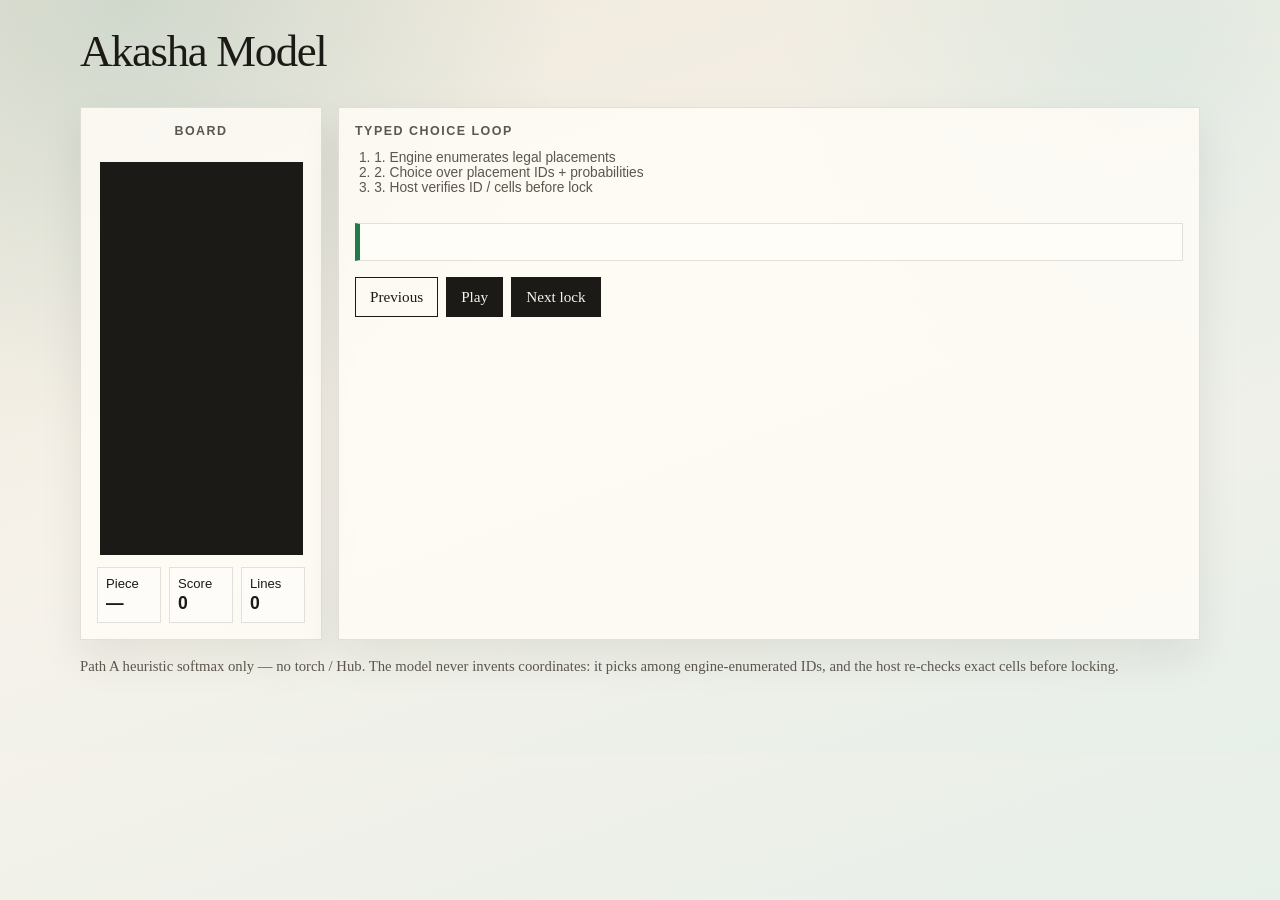
==== examples/tetris/visual.html @ 54e47e01 "Add Path A Tetris Choice demo (enumerate → verify → lock) Ship a paced browser/text example under ex" ====
<!doctype html>
<html lang="en">
<meta charset="utf-8">
<meta name="viewport" content="width=device-width, initial-scale=1">
<title>Akasha Model — Tetris Choice demo</title>
<style>
:root {
  --bg: #f3efe6;
  --ink: #1c1a16;
  --muted: #5c564c;
  --panel: rgba(255, 252, 246, 0.88);
  --line: rgba(28, 26, 22, 0.12);
  --ready: #1f7a4c;
  --ready-fill: #2f9e64;
  --reject: #9b2c2c;
  --accent: #0d6e6e;
  --ghost: rgba(13, 110, 110, 0.35);
  --bar-track: rgba(28, 26, 22, 0.08);
  --shadow: 0 18px 40px rgba(28, 26, 22, 0.08);
  --cell: 18px;
  --I: #2aa8a8;
  --O: #c9a227;
  --T: #7a5cff;
  --S: #2f9e64;
  --Z: #c43a3a;
  --J: #3b6fd8;
  --L: #d97706;
}
* { box-sizing: border-box; }
html, body {
  margin: 0;
  min-height: 100%;
  color: var(--ink);
  background:
    radial-gradient(circle at 10% 0%, rgba(13, 110, 110, 0.14), transparent 32%),
    radial-gradient(circle at 90% 8%, rgba(42, 168, 168, 0.10), transparent 28%),
    linear-gradient(160deg, #efe8da 0%, #f6f2ea 48%, #e7efe9 100%);
  font-family: "Iowan Old Style", "Palatino Linotype", Palatino, Georgia, serif;
  -webkit-font-smoothing: antialiased;
}
body { padding: 28px 18px 64px; }
.shell { width: min(1120px, 100%); margin: 0 auto; }
.brand {
  font-size: clamp(2rem, 4vw, 2.8rem);
  letter-spacing: -0.03em;
  line-height: 1.05;
  margin: 0;
}
.lede {
  margin: 8px 0 0;
  max-width: 46rem;
  color: var(--muted);
  font-size: 1.05rem;
}
.meta {
  display: flex;
  flex-wrap: wrap;
  gap: 8px;
  margin-top: 12px;
}
.chip {
  display: inline-flex;
  align-items: center;
  padding: 6px 10px;
  border: 1px solid var(--line);
  background: var(--panel);
  font-family: "Avenir Next", Avenir, "Helvetica Neue", sans-serif;
  font-size: 0.78rem;
  letter-spacing: 0.02em;
}
.layout {
  display: grid;
  grid-template-columns: auto 1fr;
  gap: 16px;
  margin-top: 20px;
}
@media (max-width: 900px) {
  .layout { grid-template-columns: 1fr; }
}
.panel {
  background: var(--panel);
  border: 1px solid var(--line);
  box-shadow: var(--shadow);
  padding: 16px;
}
.panel h2 {
  margin: 0 0 12px;
  font-size: 0.78rem;
  font-family: "Avenir Next", Avenir, "Helvetica Neue", sans-serif;
  letter-spacing: 0.12em;
  text-transform: uppercase;
  color: var(--muted);
  font-weight: 600;
}
.board-wrap {
  display: flex;
  flex-direction: column;
  align-items: center;
  gap: 12px;
}
.board {
  display: grid;
  grid-template-columns: repeat(10, var(--cell));
  grid-template-rows: repeat(20, var(--cell));
  gap: 1px;
  padding: 6px;
  background: #1c1a16;
  border: 1px solid var(--line);
}
.cell {
  width: var(--cell);
  height: var(--cell);
  background: #2a2722;
  transition: background 220ms ease, box-shadow 220ms ease;
}
.cell.filled { box-shadow: inset 0 0 0 1px rgba(255,255,255,0.12); }
.cell.ghost {
  background: var(--ghost);
  box-shadow: inset 0 0 0 1px rgba(13, 110, 110, 0.55);
}
.cell.I { background: var(--I); }
.cell.O { background: var(--O); }
.cell.T { background: var(--T); }
.cell.S { background: var(--S); }
.cell.Z { background: var(--Z); }
.cell.J { background: var(--J); }
.cell.L { background: var(--L); }
.stats {
  display: grid;
  grid-template-columns: repeat(3, minmax(4rem, 1fr));
  gap: 8px;
  width: 100%;
  font-family: "Avenir Next", Avenir, "Helvetica Neue", sans-serif;
  font-size: 0.82rem;
}
.stats div {
  border: 1px solid var(--line);
  padding: 8px;
  background: rgba(255,255,255,0.5);
}
.stats strong {
  display: block;
  font-size: 1.1rem;
  margin-top: 2px;
}
.loop {
  display: grid;
  gap: 8px;
  margin-bottom: 14px;
  font-family: "Avenir Next", Avenir, "Helvetica Neue", sans-serif;
  font-size: 0.86rem;
}
.loop ol {
  margin: 0;
  padding-left: 1.2rem;
  color: var(--muted);
}
.loop li[data-active="true"] {
  color: var(--ink);
  font-weight: 600;
}
.bars { display: grid; gap: 8px; max-height: 280px; overflow: auto; }
.bar-row {
  display: grid;
  grid-template-columns: minmax(3.2rem, 4rem) 1fr 3.2rem;
  gap: 8px;
  align-items: center;
  font-family: "Avenir Next", Avenir, "Helvetica Neue", sans-serif;
  font-size: 0.86rem;
}
.track {
  height: 12px;
  background: var(--bar-track);
  overflow: hidden;
}
.fill {
  height: 100%;
  width: 0;
  background: var(--accent);
  transition: width 420ms cubic-bezier(.2,.8,.2,1);
}
.bar-row.selected .fill { background: var(--ready-fill); }
.pct {
  text-align: right;
  font-variant-numeric: tabular-nums;
  color: var(--muted);
}
.verdict {
  margin-top: 14px;
  padding: 14px;
  border: 1px solid var(--line);
  background: #fffdf8;
}
.verdict[data-status="locked"] { border-left: 5px solid var(--ready); }
.verdict[data-status="rejected"],
.verdict[data-status="blocked"] { border-left: 5px solid var(--reject); }
.status {
  margin: 0 0 6px;
  font-family: "Avenir Next", Avenir, "Helvetica Neue", sans-serif;
  font-size: 0.78rem;
  letter-spacing: 0.16em;
  text-transform: uppercase;
}
.verdict[data-status="locked"] .status { color: var(--ready); }
.verdict[data-status="rejected"] .status,
.verdict[data-status="blocked"] .status { color: var(--reject); }
.reason { margin: 0 0 8px; font-size: 1.1rem; line-height: 1.35; }
.kv {
  display: grid;
  gap: 6px;
  font-family: "Avenir Next", Avenir, "Helvetica Neue", sans-serif;
  font-size: 0.86rem;
}
.kv div {
  display: grid;
  grid-template-columns: 7rem 1fr;
  gap: 8px;
  padding-top: 6px;
  border-top: 1px solid var(--line);
}
.mono {
  font-family: "IBM Plex Mono", "SFMono-Regular", Consolas, monospace;
  font-size: 0.84rem;
}
.controls {
  display: flex;
  flex-wrap: wrap;
  gap: 8px;
  margin-top: 16px;
}
.controls button {
  appearance: none;
  border: 1px solid var(--ink);
  background: var(--ink);
  color: #f7f3ea;
  padding: 10px 14px;
  cursor: pointer;
  font: inherit;
  font-size: 0.95rem;
}
.controls button.secondary {
  background: transparent;
  color: var(--ink);
}
.footnote {
  margin-top: 18px;
  color: var(--muted);
  font-size: 0.92rem;
}
</style>
<body>
  <div class="shell">
    <header>
      <p class="brand" id="title">Akasha Model</p>
      <p class="lede" id="note"></p>
      <div class="meta" id="meta"></div>
    </header>
    <div class="layout">
      <section class="panel board-wrap" aria-labelledby="board-heading">
        <h2 id="board-heading">Board</h2>
        <div class="board" id="board" aria-label="Tetris board"></div>
        <div class="stats">
          <div>Piece<strong id="stat-piece">—</strong></div>
          <div>Score<strong id="stat-score">0</strong></div>
          <div>Lines<strong id="stat-lines">0</strong></div>
        </div>
      </section>
      <section class="panel" aria-labelledby="decision-heading">
        <h2 id="decision-heading">Typed Choice loop</h2>
        <div class="loop">
          <ol>
            <li data-phase="enumerate">1. Engine enumerates legal placements</li>
            <li data-phase="choice">2. Choice over placement IDs + probabilities</li>
            <li data-phase="verify">3. Host verifies ID / cells before lock</li>
          </ol>
        </div>
        <div class="bars" id="bars" aria-label="Placement probabilities"></div>
        <div class="verdict" id="verdict" data-status="locked">
          <p class="status" id="verdict-status"></p>
          <p class="reason" id="verdict-reason"></p>
          <div class="kv" id="verdict-kv"></div>
        </div>
        <div class="controls">
          <button type="button" id="prev" class="secondary">Previous</button>
          <button type="button" id="play">Play</button>
          <button type="button" id="next">Next lock</button>
        </div>
      </section>
    </div>
    <p class="footnote">
      Path A heuristic softmax only — no torch / Hub. The model never invents
      coordinates: it picks among engine-enumerated IDs, and the host re-checks
      exact cells before locking.
    </p>
  </div>
<script>
const DATA = /* DATA */;
const boardEl = document.getElementById("board");
const barsEl = document.getElementById("bars");
const verdict = document.getElementById("verdict");
const phaseItems = [...document.querySelectorAll(".loop li")];
let index = 0;
let timer = null;

function chip(text) {
  const el = document.createElement("span");
  el.className = "chip";
  el.textContent = text;
  return el;
}

function initMeta() {
  document.getElementById("title").textContent = DATA.title || "Akasha Model";
  document.getElementById("note").textContent = DATA.note || "";
  const meta = document.getElementById("meta");
  meta.replaceChildren(
    chip(`path ${DATA.path}`),
    chip(DATA.scorer || "heuristic"),
    chip(`${DATA.steps.length} locks`),
    chip(`seed ${DATA.seed}`),
    chip(`score ${DATA.final_score}`),
  );
  boardEl.replaceChildren();
  for (let i = 0; i < 200; i++) {
    const cell = document.createElement("div");
    cell.className = "cell";
    boardEl.appendChild(cell);
  }
}

function paintBoard(rows, ghostCells) {
  const cells = boardEl.children;
  const ghost = new Set((ghostCells || []).map(([c, r]) => `${c},${r}`));
  for (let r = 0; r < 20; r++) {
    const row = rows[r] || ".".repeat(10);
    for (let c = 0; c < 10; c++) {
      const el = cells[r * 10 + c];
      const ch = row[c] || ".";
      el.className = "cell";
      if (ch !== ".") {
        el.classList.add("filled", ch);
      } else if (ghost.has(`${c},${r}`)) {
        el.classList.add("ghost");
      }
    }
  }
}

function setPhase(name) {
  for (const item of phaseItems) {
    item.dataset.active = item.dataset.phase === name ? "true" : "false";
  }
}

function render(i) {
  const step = DATA.steps[i];
  if (!step) return;
  index = i;
  const host = step.host || {};
  const choice = step.choice || {};
  const selected = choice.selected;
  const placement = (host.placement) ||
    (step.candidates || []).find((c) => c.id === selected);
  const ghost = placement ? placement.occupied_cells : [];
  paintBoard(step.board_before, ghost);
  document.getElementById("stat-piece").textContent = step.piece;
  document.getElementById("stat-score").textContent = String(step.score);
  document.getElementById("stat-lines").textContent = String(step.lines_total);

  const probs = choice.probabilities || {};
  barsEl.replaceChildren();
  const entries = Object.entries(probs);
  if (!entries.length) {
    const empty = document.createElement("p");
    empty.className = "reason";
    empty.textContent = "No Choice — fewer than two legal placements.";
    barsEl.appendChild(empty);
    setPhase("enumerate");
  } else {
    setPhase("choice");
    for (const [name, value] of entries) {
      const row = document.createElement("div");
      row.className = "bar-row" + (name === selected ? " selected" : "");
      const label = document.createElement("code");
      label.className = "mono";
      label.textContent = name;
      const track = document.createElement("div");
      track.className = "track";
      const fill = document.createElement("div");
      fill.className = "fill";
      track.appendChild(fill);
      const pct = document.createElement("span");
      pct.className = "pct";
      pct.textContent = `${Math.round(value * 1000) / 10}%`;
      row.append(label, track, pct);
      barsEl.appendChild(row);
      requestAnimationFrame(() => {
        fill.style.width = `${Math.max(2, value * 100)}%`;
      });
    }
  }

  const status = host.status || "locked";
  verdict.dataset.status = status;
  document.getElementById("verdict-status").textContent = status;
  document.getElementById("verdict-reason").textContent = host.reason || "";
  const kv = document.getElementById("verdict-kv");
  kv.replaceChildren();
  const rows = [
    ["step", `${i + 1} / ${DATA.steps.length}`],
    ["candidates", String((step.candidates || []).length)],
    ["selected", selected || "—"],
    ["confidence", choice.confidence != null ? choice.confidence.toFixed(3) : "—"],
    ["verified", host.verified ? "yes" : "no"],
  ];
  if (placement) {
    rows.push(
      ["rotation", placement.rotation],
      ["column", String(placement.column)],
      ["landing row", String(placement.landing_row)],
      ["cells", JSON.stringify(placement.occupied_cells)],
    );
  }
  if (host.lines_cleared != null) {
    rows.push(["lines cleared", String(host.lines_cleared)]);
  }
  for (const [k, v] of rows) {
    const div = document.createElement("div");
    const key = document.createElement("span");
    key.textContent = k;
    const val = document.createElement("code");
    val.className = "mono";
    val.textContent = v;
    div.append(key, val);
    kv.appendChild(div);
  }
  if (host.verified) setPhase("verify");
  // After a short beat, show the locked board.
  if (host.verified && step.board_after) {
    window.setTimeout(() => {
      if (index === i) paintBoard(step.board_after, []);
    }, 520);
  }
}

function stopPlay() {
  if (timer) {
    clearInterval(timer);
    timer = null;
  }
  document.getElementById("play").textContent = "Play";
}

function togglePlay() {
  if (timer) {
    stopPlay();
    return;
  }
  document.getElementById("play").textContent = "Pause";
  timer = setInterval(() => {
    if (index >= DATA.steps.length - 1) {
      stopPlay();
      return;
    }
    render(index + 1);
  }, 1400);
}

initMeta();
render(0);
document.getElementById("prev").onclick = () => {
  stopPlay();
  render(Math.max(0, index - 1));
};
document.getElementById("next").onclick = () => {
  stopPlay();
  render(Math.min(DATA.steps.length - 1, index + 1));
};
document.getElementById("play").onclick = togglePlay;
</script>
</body>
</html>
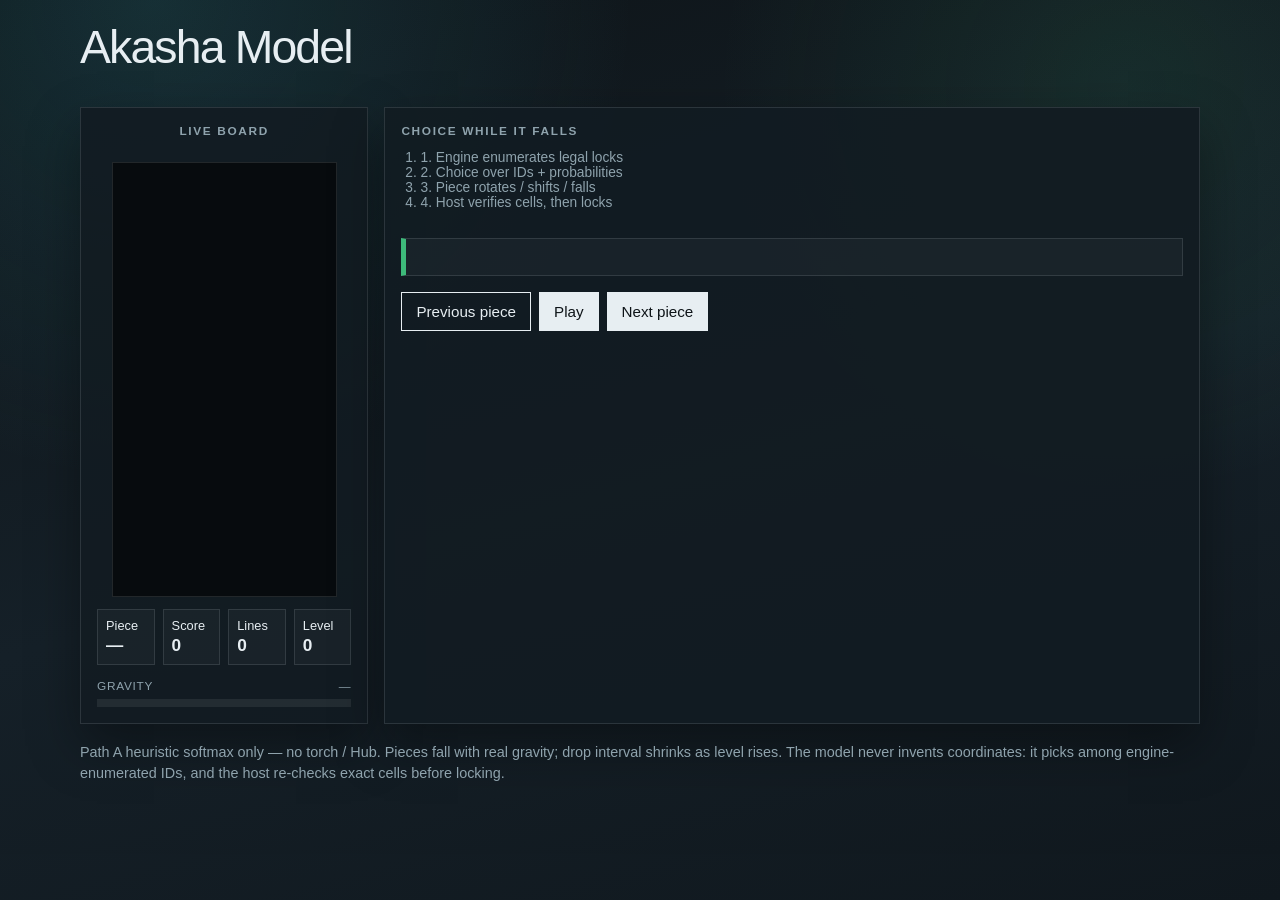
==== commit 1a241524: "Upgrade Tetris demo to realtime falling pieces Replace the static placement-step UI with visible gra" ====
--- a/examples/tetris/visual.html
+++ b/examples/tetris/visual.html
@@ -2,29 +2,30 @@
 <html lang="en">
 <meta charset="utf-8">
 <meta name="viewport" content="width=device-width, initial-scale=1">
-<title>Akasha Model — Tetris Choice demo</title>
+<title>Akasha Model — Tetris</title>
 <style>
 :root {
-  --bg: #f3efe6;
-  --ink: #1c1a16;
-  --muted: #5c564c;
-  --panel: rgba(255, 252, 246, 0.88);
-  --line: rgba(28, 26, 22, 0.12);
-  --ready: #1f7a4c;
-  --ready-fill: #2f9e64;
-  --reject: #9b2c2c;
-  --accent: #0d6e6e;
-  --ghost: rgba(13, 110, 110, 0.35);
-  --bar-track: rgba(28, 26, 22, 0.08);
-  --shadow: 0 18px 40px rgba(28, 26, 22, 0.08);
-  --cell: 18px;
-  --I: #2aa8a8;
-  --O: #c9a227;
-  --T: #7a5cff;
-  --S: #2f9e64;
-  --Z: #c43a3a;
-  --J: #3b6fd8;
-  --L: #d97706;
+  --bg0: #0e1418;
+  --bg1: #152028;
+  --ink: #e7eef2;
+  --muted: #8fa3ad;
+  --panel: rgba(18, 28, 34, 0.92);
+  --line: rgba(231, 238, 242, 0.12);
+  --ready: #3dba7a;
+  --ready-fill: #45c985;
+  --reject: #e35d5d;
+  --accent: #3cb8c7;
+  --ghost: rgba(60, 184, 199, 0.28);
+  --bar-track: rgba(231, 238, 242, 0.08);
+  --shadow: 0 22px 48px rgba(0, 0, 0, 0.35);
+  --cell: 20px;
+  --I: #3cb8c7;
+  --O: #e0b84a;
+  --T: #9a7bff;
+  --S: #45c985;
+  --Z: #e35d5d;
+  --J: #4d7fe8;
+  --L: #e8913a;
 }
 * { box-sizing: border-box; }
 html, body {
@@ -32,47 +33,50 @@
   min-height: 100%;
   color: var(--ink);
   background:
-    radial-gradient(circle at 10% 0%, rgba(13, 110, 110, 0.14), transparent 32%),
-    radial-gradient(circle at 90% 8%, rgba(42, 168, 168, 0.10), transparent 28%),
-    linear-gradient(160deg, #efe8da 0%, #f6f2ea 48%, #e7efe9 100%);
-  font-family: "Iowan Old Style", "Palatino Linotype", Palatino, Georgia, serif;
+    radial-gradient(circle at 12% 0%, rgba(60, 184, 199, 0.16), transparent 34%),
+    radial-gradient(circle at 88% 10%, rgba(69, 201, 133, 0.10), transparent 30%),
+    linear-gradient(165deg, var(--bg0) 0%, var(--bg1) 55%, #10181e 100%);
+  font-family: "Avenir Next", Avenir, "Segoe UI", "Helvetica Neue", sans-serif;
   -webkit-font-smoothing: antialiased;
 }
-body { padding: 28px 18px 64px; }
+body { padding: 24px 16px 56px; }
 .shell { width: min(1120px, 100%); margin: 0 auto; }
 .brand {
-  font-size: clamp(2rem, 4vw, 2.8rem);
-  letter-spacing: -0.03em;
-  line-height: 1.05;
+  font-family: "Futura", "Avenir Next", Avenir, sans-serif;
+  font-size: clamp(2rem, 4.2vw, 2.9rem);
+  letter-spacing: -0.04em;
+  line-height: 1.02;
   margin: 0;
 }
 .lede {
-  margin: 8px 0 0;
+  margin: 10px 0 0;
   max-width: 46rem;
   color: var(--muted);
-  font-size: 1.05rem;
+  font-size: 1.02rem;
+  line-height: 1.45;
 }
 .meta {
   display: flex;
   flex-wrap: wrap;
   gap: 8px;
-  margin-top: 12px;
+  margin-top: 14px;
 }
 .chip {
   display: inline-flex;
   align-items: center;
   padding: 6px 10px;
   border: 1px solid var(--line);
-  background: var(--panel);
-  font-family: "Avenir Next", Avenir, "Helvetica Neue", sans-serif;
-  font-size: 0.78rem;
-  letter-spacing: 0.02em;
+  background: rgba(255,255,255,0.03);
+  font-size: 0.76rem;
+  letter-spacing: 0.04em;
+  text-transform: uppercase;
+  color: var(--muted);
 }
 .layout {
   display: grid;
-  grid-template-columns: auto 1fr;
+  grid-template-columns: auto minmax(0, 1fr);
   gap: 16px;
-  margin-top: 20px;
+  margin-top: 22px;
 }
 @media (max-width: 900px) {
   .layout { grid-template-columns: 1fr; }
@@ -85,9 +89,8 @@
 }
 .panel h2 {
   margin: 0 0 12px;
-  font-size: 0.78rem;
-  font-family: "Avenir Next", Avenir, "Helvetica Neue", sans-serif;
-  letter-spacing: 0.12em;
+  font-size: 0.74rem;
+  letter-spacing: 0.14em;
   text-transform: uppercase;
   color: var(--muted);
   font-weight: 600;
@@ -103,20 +106,24 @@
   grid-template-columns: repeat(10, var(--cell));
   grid-template-rows: repeat(20, var(--cell));
   gap: 1px;
-  padding: 6px;
-  background: #1c1a16;
+  padding: 7px;
+  background: #070b0e;
   border: 1px solid var(--line);
 }
 .cell {
   width: var(--cell);
   height: var(--cell);
-  background: #2a2722;
-  transition: background 220ms ease, box-shadow 220ms ease;
-}
-.cell.filled { box-shadow: inset 0 0 0 1px rgba(255,255,255,0.12); }
+  background: #12181d;
+  transition: background 90ms linear, box-shadow 90ms linear, transform 90ms linear;
+}
+.cell.filled { box-shadow: inset 0 0 0 1px rgba(255,255,255,0.14); }
+.cell.active {
+  box-shadow: inset 0 0 0 1px rgba(255,255,255,0.28);
+  transform: scale(0.96);
+}
 .cell.ghost {
   background: var(--ghost);
-  box-shadow: inset 0 0 0 1px rgba(13, 110, 110, 0.55);
+  box-shadow: inset 0 0 0 1px rgba(60, 184, 199, 0.45);
 }
 .cell.I { background: var(--I); }
 .cell.O { background: var(--O); }
@@ -127,45 +134,67 @@
 .cell.L { background: var(--L); }
 .stats {
   display: grid;
-  grid-template-columns: repeat(3, minmax(4rem, 1fr));
+  grid-template-columns: repeat(4, minmax(3.6rem, 1fr));
   gap: 8px;
   width: 100%;
-  font-family: "Avenir Next", Avenir, "Helvetica Neue", sans-serif;
-  font-size: 0.82rem;
+  font-size: 0.8rem;
 }
 .stats div {
   border: 1px solid var(--line);
   padding: 8px;
-  background: rgba(255,255,255,0.5);
+  background: rgba(255,255,255,0.03);
 }
 .stats strong {
   display: block;
-  font-size: 1.1rem;
+  font-size: 1.08rem;
   margin-top: 2px;
+  font-variant-numeric: tabular-nums;
+}
+.tempo {
+  width: 100%;
+  margin-top: 2px;
+}
+.tempo-label {
+  display: flex;
+  justify-content: space-between;
+  font-size: 0.74rem;
+  color: var(--muted);
+  margin-bottom: 6px;
+  letter-spacing: 0.06em;
+  text-transform: uppercase;
+}
+.tempo-track {
+  height: 8px;
+  background: var(--bar-track);
+  overflow: hidden;
+}
+.tempo-fill {
+  height: 100%;
+  width: 0;
+  background: linear-gradient(90deg, var(--accent), var(--ready-fill));
+  transition: width 220ms ease;
 }
 .loop {
   display: grid;
   gap: 8px;
   margin-bottom: 14px;
-  font-family: "Avenir Next", Avenir, "Helvetica Neue", sans-serif;
   font-size: 0.86rem;
+  color: var(--muted);
 }
 .loop ol {
   margin: 0;
   padding-left: 1.2rem;
-  color: var(--muted);
 }
 .loop li[data-active="true"] {
   color: var(--ink);
   font-weight: 600;
 }
-.bars { display: grid; gap: 8px; max-height: 280px; overflow: auto; }
+.bars { display: grid; gap: 8px; max-height: 260px; overflow: auto; }
 .bar-row {
   display: grid;
   grid-template-columns: minmax(3.2rem, 4rem) 1fr 3.2rem;
   gap: 8px;
   align-items: center;
-  font-family: "Avenir Next", Avenir, "Helvetica Neue", sans-serif;
   font-size: 0.86rem;
 }
 .track {
@@ -177,7 +206,7 @@
   height: 100%;
   width: 0;
   background: var(--accent);
-  transition: width 420ms cubic-bezier(.2,.8,.2,1);
+  transition: width 380ms cubic-bezier(.2,.8,.2,1);
 }
 .bar-row.selected .fill { background: var(--ready-fill); }
 .pct {
@@ -189,31 +218,29 @@
   margin-top: 14px;
   padding: 14px;
   border: 1px solid var(--line);
-  background: #fffdf8;
+  background: rgba(255,255,255,0.03);
 }
 .verdict[data-status="locked"] { border-left: 5px solid var(--ready); }
 .verdict[data-status="rejected"],
 .verdict[data-status="blocked"] { border-left: 5px solid var(--reject); }
 .status {
   margin: 0 0 6px;
-  font-family: "Avenir Next", Avenir, "Helvetica Neue", sans-serif;
-  font-size: 0.78rem;
+  font-size: 0.74rem;
   letter-spacing: 0.16em;
   text-transform: uppercase;
 }
 .verdict[data-status="locked"] .status { color: var(--ready); }
 .verdict[data-status="rejected"] .status,
 .verdict[data-status="blocked"] .status { color: var(--reject); }
-.reason { margin: 0 0 8px; font-size: 1.1rem; line-height: 1.35; }
+.reason { margin: 0 0 8px; font-size: 1.05rem; line-height: 1.35; }
 .kv {
   display: grid;
   gap: 6px;
-  font-family: "Avenir Next", Avenir, "Helvetica Neue", sans-serif;
   font-size: 0.86rem;
 }
 .kv div {
   display: grid;
-  grid-template-columns: 7rem 1fr;
+  grid-template-columns: 7.2rem 1fr;
   gap: 8px;
   padding-top: 6px;
   border-top: 1px solid var(--line);
@@ -232,7 +259,7 @@
   appearance: none;
   border: 1px solid var(--ink);
   background: var(--ink);
-  color: #f7f3ea;
+  color: #0e1418;
   padding: 10px 14px;
   cursor: pointer;
   font: inherit;
@@ -245,7 +272,8 @@
 .footnote {
   margin-top: 18px;
   color: var(--muted);
-  font-size: 0.92rem;
+  font-size: 0.9rem;
+  line-height: 1.45;
 }
 </style>
 <body>
@@ -257,21 +285,30 @@
     </header>
     <div class="layout">
       <section class="panel board-wrap" aria-labelledby="board-heading">
-        <h2 id="board-heading">Board</h2>
+        <h2 id="board-heading">Live board</h2>
         <div class="board" id="board" aria-label="Tetris board"></div>
         <div class="stats">
           <div>Piece<strong id="stat-piece">—</strong></div>
           <div>Score<strong id="stat-score">0</strong></div>
           <div>Lines<strong id="stat-lines">0</strong></div>
+          <div>Level<strong id="stat-level">0</strong></div>
+        </div>
+        <div class="tempo" aria-label="Drop speed">
+          <div class="tempo-label">
+            <span>Gravity</span>
+            <span id="tempo-ms">—</span>
+          </div>
+          <div class="tempo-track"><div class="tempo-fill" id="tempo-fill"></div></div>
         </div>
       </section>
       <section class="panel" aria-labelledby="decision-heading">
-        <h2 id="decision-heading">Typed Choice loop</h2>
+        <h2 id="decision-heading">Choice while it falls</h2>
         <div class="loop">
           <ol>
-            <li data-phase="enumerate">1. Engine enumerates legal placements</li>
-            <li data-phase="choice">2. Choice over placement IDs + probabilities</li>
-            <li data-phase="verify">3. Host verifies ID / cells before lock</li>
+            <li data-phase="enumerate">1. Engine enumerates legal locks</li>
+            <li data-phase="choice">2. Choice over IDs + probabilities</li>
+            <li data-phase="fall">3. Piece rotates / shifts / falls</li>
+            <li data-phase="verify">4. Host verifies cells, then locks</li>
           </ol>
         </div>
         <div class="bars" id="bars" aria-label="Placement probabilities"></div>
@@ -281,14 +318,15 @@
           <div class="kv" id="verdict-kv"></div>
         </div>
         <div class="controls">
-          <button type="button" id="prev" class="secondary">Previous</button>
+          <button type="button" id="prev" class="secondary">Previous piece</button>
           <button type="button" id="play">Play</button>
-          <button type="button" id="next">Next lock</button>
+          <button type="button" id="next">Next piece</button>
         </div>
       </section>
     </div>
     <p class="footnote">
-      Path A heuristic softmax only — no torch / Hub. The model never invents
+      Path A heuristic softmax only — no torch / Hub. Pieces fall with real
+      gravity; drop interval shrinks as level rises. The model never invents
       coordinates: it picks among engine-enumerated IDs, and the host re-checks
       exact cells before locking.
     </p>
@@ -299,8 +337,14 @@
 const barsEl = document.getElementById("bars");
 const verdict = document.getElementById("verdict");
 const phaseItems = [...document.querySelectorAll(".loop li")];
-let index = 0;
+const BASE_DROP = 800;
+const MIN_DROP = 55;
+
+let stepIndex = 0;
+let frameIndex = 0;
+let playing = false;
 let timer = null;
+let choiceRenderedFor = -1;
 
 function chip(text) {
   const el = document.createElement("span");
@@ -316,9 +360,11 @@
   meta.replaceChildren(
     chip(`path ${DATA.path}`),
     chip(DATA.scorer || "heuristic"),
-    chip(`${DATA.steps.length} locks`),
+    chip(DATA.mode || "realtime"),
+    chip(`${DATA.steps.length} pieces`),
     chip(`seed ${DATA.seed}`),
     chip(`score ${DATA.final_score}`),
+    chip(`level ${DATA.final_level ?? 0}`),
   );
   boardEl.replaceChildren();
   for (let i = 0; i < 200; i++) {
@@ -328,8 +374,9 @@
   }
 }
 
-function paintBoard(rows, ghostCells) {
+function paintBoard(rows, activeCells, ghostCells) {
   const cells = boardEl.children;
+  const active = new Set((activeCells || []).map(([c, r]) => `${c},${r}`));
   const ghost = new Set((ghostCells || []).map(([c, r]) => `${c},${r}`));
   for (let r = 0; r < 20; r++) {
     const row = rows[r] || ".".repeat(10);
@@ -339,6 +386,10 @@
       el.className = "cell";
       if (ch !== ".") {
         el.classList.add("filled", ch);
+      } else if (active.has(`${c},${r}`)) {
+        const piece = (DATA.steps[stepIndex] || {}).piece;
+        el.classList.add("filled", "active");
+        if (piece) el.classList.add(piece);
       } else if (ghost.has(`${c},${r}`)) {
         el.classList.add("ghost");
       }
@@ -352,21 +403,17 @@
   }
 }
 
-function render(i) {
-  const step = DATA.steps[i];
-  if (!step) return;
-  index = i;
-  const host = step.host || {};
+function setTempo(dropMs) {
+  const ms = dropMs || BASE_DROP;
+  document.getElementById("tempo-ms").textContent = `${ms} ms / row`;
+  const span = BASE_DROP - MIN_DROP;
+  const speed = span <= 0 ? 0 : (BASE_DROP - ms) / span;
+  document.getElementById("tempo-fill").style.width = `${Math.max(4, Math.min(100, speed * 100))}%`;
+}
+
+function renderBars(step) {
   const choice = step.choice || {};
   const selected = choice.selected;
-  const placement = (host.placement) ||
-    (step.candidates || []).find((c) => c.id === selected);
-  const ghost = placement ? placement.occupied_cells : [];
-  paintBoard(step.board_before, ghost);
-  document.getElementById("stat-piece").textContent = step.piece;
-  document.getElementById("stat-score").textContent = String(step.score);
-  document.getElementById("stat-lines").textContent = String(step.lines_total);
-
   const probs = choice.probabilities || {};
   barsEl.replaceChildren();
   const entries = Object.entries(probs);
@@ -375,31 +422,36 @@
     empty.className = "reason";
     empty.textContent = "No Choice — fewer than two legal placements.";
     barsEl.appendChild(empty);
-    setPhase("enumerate");
-  } else {
-    setPhase("choice");
-    for (const [name, value] of entries) {
-      const row = document.createElement("div");
-      row.className = "bar-row" + (name === selected ? " selected" : "");
-      const label = document.createElement("code");
-      label.className = "mono";
-      label.textContent = name;
-      const track = document.createElement("div");
-      track.className = "track";
-      const fill = document.createElement("div");
-      fill.className = "fill";
-      track.appendChild(fill);
-      const pct = document.createElement("span");
-      pct.className = "pct";
-      pct.textContent = `${Math.round(value * 1000) / 10}%`;
-      row.append(label, track, pct);
-      barsEl.appendChild(row);
-      requestAnimationFrame(() => {
-        fill.style.width = `${Math.max(2, value * 100)}%`;
-      });
-    }
-  }
-
+    return;
+  }
+  for (const [name, value] of entries) {
+    const row = document.createElement("div");
+    row.className = "bar-row" + (name === selected ? " selected" : "");
+    const label = document.createElement("code");
+    label.className = "mono";
+    label.textContent = name;
+    const track = document.createElement("div");
+    track.className = "track";
+    const fill = document.createElement("div");
+    fill.className = "fill";
+    track.appendChild(fill);
+    const pct = document.createElement("span");
+    pct.className = "pct";
+    pct.textContent = `${Math.round(value * 1000) / 10}%`;
+    row.append(label, track, pct);
+    barsEl.appendChild(row);
+    requestAnimationFrame(() => {
+      fill.style.width = `${Math.max(2, value * 100)}%`;
+    });
+  }
+}
+
+function renderVerdict(step) {
+  const host = step.host || {};
+  const choice = step.choice || {};
+  const selected = choice.selected;
+  const placement = host.placement ||
+    (step.candidates || []).find((c) => c.id === selected);
   const status = host.status || "locked";
   verdict.dataset.status = status;
   document.getElementById("verdict-status").textContent = status;
@@ -407,18 +459,19 @@
   const kv = document.getElementById("verdict-kv");
   kv.replaceChildren();
   const rows = [
-    ["step", `${i + 1} / ${DATA.steps.length}`],
+    ["piece #", `${step.index + 1} / ${DATA.steps.length}`],
     ["candidates", String((step.candidates || []).length)],
     ["selected", selected || "—"],
     ["confidence", choice.confidence != null ? choice.confidence.toFixed(3) : "—"],
     ["verified", host.verified ? "yes" : "no"],
+    ["level", String(step.level ?? 0)],
+    ["drop", `${step.drop_ms ?? "—"} ms`],
   ];
   if (placement) {
     rows.push(
       ["rotation", placement.rotation],
       ["column", String(placement.column)],
       ["landing row", String(placement.landing_row)],
-      ["cells", JSON.stringify(placement.occupied_cells)],
     );
   }
   if (host.lines_cleared != null) {
@@ -434,49 +487,121 @@
     div.append(key, val);
     kv.appendChild(div);
   }
-  if (host.verified) setPhase("verify");
-  // After a short beat, show the locked board.
-  if (host.verified && step.board_after) {
-    window.setTimeout(() => {
-      if (index === i) paintBoard(step.board_after, []);
-    }, 520);
+}
+
+function currentFrames(step) {
+  return step.frames && step.frames.length ? step.frames : [{
+    kind: "lock",
+    board: step.board_after || step.board_before,
+    score: step.score,
+    lines_total: step.lines_total,
+    level: step.level || 0,
+    drop_ms: step.drop_ms || BASE_DROP,
+    piece: step.piece,
+    active: null,
+    ghost: [],
+    hold_ms: 500,
+  }];
+}
+
+function showFrame(stepIdx, frIdx) {
+  const step = DATA.steps[stepIdx];
+  if (!step) return;
+  const frames = currentFrames(step);
+  const frame = frames[Math.min(frIdx, frames.length - 1)];
+  stepIndex = stepIdx;
+  frameIndex = Math.min(frIdx, frames.length - 1);
+
+  if (choiceRenderedFor !== stepIdx) {
+    renderBars(step);
+    renderVerdict(step);
+    choiceRenderedFor = stepIdx;
+  }
+
+  const activeCells = frame.active && frame.active.cells ? frame.active.cells : [];
+  paintBoard(frame.board, activeCells, frame.ghost || []);
+  document.getElementById("stat-piece").textContent = frame.piece || step.piece || "—";
+  document.getElementById("stat-score").textContent = String(frame.score ?? step.score);
+  document.getElementById("stat-lines").textContent = String(frame.lines_total ?? step.lines_total);
+  document.getElementById("stat-level").textContent = String(frame.level ?? step.level ?? 0);
+  setTempo(frame.drop_ms ?? step.drop_ms);
+
+  const kind = frame.kind || "fall";
+  if (kind === "choice") setPhase("choice");
+  else if (kind === "fall" || kind === "shift" || kind === "rotate" || kind === "spawn") setPhase("fall");
+  else if (kind === "lock") setPhase("verify");
+  else setPhase("enumerate");
+}
+
+function clearTimer() {
+  if (timer) {
+    clearTimeout(timer);
+    timer = null;
   }
 }
 
 function stopPlay() {
-  if (timer) {
-    clearInterval(timer);
-    timer = null;
-  }
+  playing = false;
+  clearTimer();
   document.getElementById("play").textContent = "Play";
 }
 
-function togglePlay() {
-  if (timer) {
+function scheduleNext() {
+  clearTimer();
+  if (!playing) return;
+  const step = DATA.steps[stepIndex];
+  if (!step) {
     stopPlay();
     return;
   }
-  document.getElementById("play").textContent = "Pause";
-  timer = setInterval(() => {
-    if (index >= DATA.steps.length - 1) {
+  const frames = currentFrames(step);
+  const frame = frames[frameIndex];
+  const delay = Math.max(40, frame.hold_ms || frame.drop_ms || 120);
+  timer = setTimeout(() => {
+    if (!playing) return;
+    if (frameIndex < frames.length - 1) {
+      showFrame(stepIndex, frameIndex + 1);
+      scheduleNext();
+      return;
+    }
+    if (stepIndex >= DATA.steps.length - 1) {
       stopPlay();
       return;
     }
-    render(index + 1);
-  }, 1400);
+    showFrame(stepIndex + 1, 0);
+    scheduleNext();
+  }, delay);
+}
+
+function togglePlay() {
+  if (playing) {
+    stopPlay();
+    return;
+  }
+  playing = true;
+  document.getElementById("play").textContent = "Pause";
+  // If we are sitting on the last frame of the last piece, restart.
+  const lastStep = DATA.steps.length - 1;
+  const lastFrames = currentFrames(DATA.steps[lastStep] || { frames: [] });
+  if (stepIndex === lastStep && frameIndex >= lastFrames.length - 1) {
+    showFrame(0, 0);
+  }
+  scheduleNext();
+}
+
+function jumpPiece(delta) {
+  stopPlay();
+  const next = Math.max(0, Math.min(DATA.steps.length - 1, stepIndex + delta));
+  showFrame(next, 0);
 }
 
 initMeta();
-render(0);
-document.getElementById("prev").onclick = () => {
-  stopPlay();
-  render(Math.max(0, index - 1));
-};
-document.getElementById("next").onclick = () => {
-  stopPlay();
-  render(Math.min(DATA.steps.length - 1, index + 1));
-};
+showFrame(0, 0);
+document.getElementById("prev").onclick = () => jumpPiece(-1);
+document.getElementById("next").onclick = () => jumpPiece(1);
 document.getElementById("play").onclick = togglePlay;
+// Auto-start so --open feels like a live game immediately.
+togglePlay();
 </script>
 </body>
 </html>
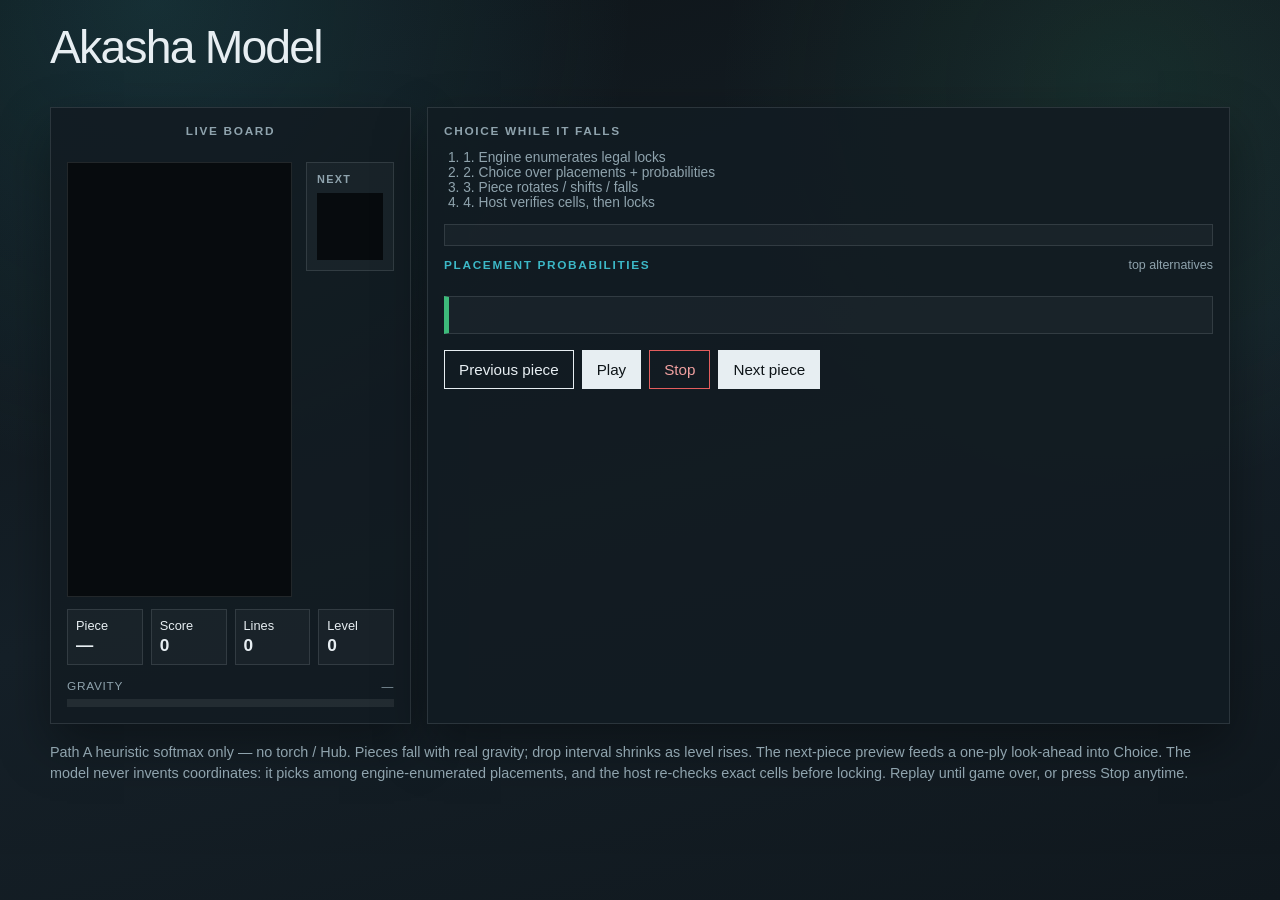
==== commit aa5ac47b: "Improve Tetris demo UX: labels, probs, next piece, play to game over Replace opaque p* lock ids with" ====
--- a/examples/tetris/visual.html
+++ b/examples/tetris/visual.html
@@ -40,7 +40,7 @@
   -webkit-font-smoothing: antialiased;
 }
 body { padding: 24px 16px 56px; }
-.shell { width: min(1120px, 100%); margin: 0 auto; }
+.shell { width: min(1180px, 100%); margin: 0 auto; }
 .brand {
   font-family: "Futura", "Avenir Next", Avenir, sans-serif;
   font-size: clamp(2rem, 4.2vw, 2.9rem);
@@ -50,7 +50,7 @@
 }
 .lede {
   margin: 10px 0 0;
-  max-width: 46rem;
+  max-width: 48rem;
   color: var(--muted);
   font-size: 1.02rem;
   line-height: 1.45;
@@ -101,6 +101,44 @@
   align-items: center;
   gap: 12px;
 }
+.board-row {
+  display: flex;
+  gap: 14px;
+  align-items: flex-start;
+}
+.side-stack {
+  display: flex;
+  flex-direction: column;
+  gap: 12px;
+  min-width: 88px;
+}
+.next-box {
+  border: 1px solid var(--line);
+  background: rgba(255,255,255,0.03);
+  padding: 10px;
+  width: 88px;
+}
+.next-box h3 {
+  margin: 0 0 8px;
+  font-size: 0.68rem;
+  letter-spacing: 0.12em;
+  text-transform: uppercase;
+  color: var(--muted);
+  font-weight: 600;
+}
+.next-grid {
+  display: grid;
+  grid-template-columns: repeat(4, 14px);
+  grid-template-rows: repeat(4, 14px);
+  gap: 1px;
+  padding: 4px;
+  background: #070b0e;
+  margin: 0 auto;
+}
+.next-grid .cell {
+  width: 14px;
+  height: 14px;
+}
 .board {
   display: grid;
   grid-template-columns: repeat(10, var(--cell));
@@ -189,30 +227,80 @@
   color: var(--ink);
   font-weight: 600;
 }
-.bars { display: grid; gap: 8px; max-height: 260px; overflow: auto; }
+.legend {
+  margin: 0 0 12px;
+  padding: 10px 12px;
+  border: 1px solid var(--line);
+  background: rgba(255,255,255,0.03);
+  color: var(--muted);
+  font-size: 0.84rem;
+  line-height: 1.4;
+}
+.bars-head {
+  display: flex;
+  justify-content: space-between;
+  align-items: baseline;
+  gap: 8px;
+  margin: 0 0 10px;
+}
+.bars-head h3 {
+  margin: 0;
+  font-size: 0.74rem;
+  letter-spacing: 0.14em;
+  text-transform: uppercase;
+  color: var(--accent);
+  font-weight: 600;
+}
+.bars-head span {
+  color: var(--muted);
+  font-size: 0.78rem;
+}
+.bars {
+  display: grid;
+  gap: 10px;
+  max-height: 340px;
+  overflow: auto;
+  padding-right: 4px;
+}
 .bar-row {
   display: grid;
-  grid-template-columns: minmax(3.2rem, 4rem) 1fr 3.2rem;
-  gap: 8px;
+  grid-template-columns: minmax(9.5rem, 12rem) 1fr 3.6rem;
+  gap: 10px;
   align-items: center;
   font-size: 0.86rem;
 }
+.bar-row.selected {
+  background: rgba(69, 201, 133, 0.08);
+  outline: 1px solid rgba(69, 201, 133, 0.28);
+  padding: 4px 6px;
+  margin: 0 -6px;
+}
+.bar-label {
+  font-family: "IBM Plex Mono", "SFMono-Regular", Consolas, monospace;
+  font-size: 0.78rem;
+  line-height: 1.25;
+  color: var(--ink);
+}
 .track {
-  height: 12px;
+  height: 16px;
   background: var(--bar-track);
   overflow: hidden;
+  position: relative;
 }
 .fill {
   height: 100%;
   width: 0;
-  background: var(--accent);
-  transition: width 380ms cubic-bezier(.2,.8,.2,1);
-}
-.bar-row.selected .fill { background: var(--ready-fill); }
+  background: linear-gradient(90deg, var(--accent), #6ad4df);
+  transition: width 420ms cubic-bezier(.2,.8,.2,1);
+}
+.bar-row.selected .fill {
+  background: linear-gradient(90deg, var(--ready), var(--ready-fill));
+}
 .pct {
   text-align: right;
   font-variant-numeric: tabular-nums;
-  color: var(--muted);
+  font-weight: 600;
+  color: var(--ink);
 }
 .verdict {
   margin-top: 14px;
@@ -268,6 +356,11 @@
 .controls button.secondary {
   background: transparent;
   color: var(--ink);
+}
+.controls button.danger {
+  background: transparent;
+  border-color: var(--reject);
+  color: #f0a0a0;
 }
 .footnote {
   margin-top: 18px;
@@ -286,7 +379,15 @@
     <div class="layout">
       <section class="panel board-wrap" aria-labelledby="board-heading">
         <h2 id="board-heading">Live board</h2>
-        <div class="board" id="board" aria-label="Tetris board"></div>
+        <div class="board-row">
+          <div class="board" id="board" aria-label="Tetris board"></div>
+          <div class="side-stack">
+            <div class="next-box" aria-label="Next piece">
+              <h3>Next</h3>
+              <div class="next-grid" id="next-grid"></div>
+            </div>
+          </div>
+        </div>
         <div class="stats">
           <div>Piece<strong id="stat-piece">—</strong></div>
           <div>Score<strong id="stat-score">0</strong></div>
@@ -306,10 +407,15 @@
         <div class="loop">
           <ol>
             <li data-phase="enumerate">1. Engine enumerates legal locks</li>
-            <li data-phase="choice">2. Choice over IDs + probabilities</li>
+            <li data-phase="choice">2. Choice over placements + probabilities</li>
             <li data-phase="fall">3. Piece rotates / shifts / falls</li>
             <li data-phase="verify">4. Host verifies cells, then locks</li>
           </ol>
+        </div>
+        <p class="legend" id="legend"></p>
+        <div class="bars-head">
+          <h3>Placement probabilities</h3>
+          <span id="bars-caption">top alternatives</span>
         </div>
         <div class="bars" id="bars" aria-label="Placement probabilities"></div>
         <div class="verdict" id="verdict" data-status="locked">
@@ -320,26 +426,41 @@
         <div class="controls">
           <button type="button" id="prev" class="secondary">Previous piece</button>
           <button type="button" id="play">Play</button>
+          <button type="button" id="stop" class="danger">Stop</button>
           <button type="button" id="next">Next piece</button>
         </div>
       </section>
     </div>
     <p class="footnote">
       Path A heuristic softmax only — no torch / Hub. Pieces fall with real
-      gravity; drop interval shrinks as level rises. The model never invents
-      coordinates: it picks among engine-enumerated IDs, and the host re-checks
-      exact cells before locking.
+      gravity; drop interval shrinks as level rises. The next-piece preview
+      feeds a one-ply look-ahead into Choice. The model never invents
+      coordinates: it picks among engine-enumerated placements, and the host
+      re-checks exact cells before locking. Replay until game over, or press
+      Stop anytime.
     </p>
   </div>
 <script>
 const DATA = /* DATA */;
 const boardEl = document.getElementById("board");
+const nextGridEl = document.getElementById("next-grid");
 const barsEl = document.getElementById("bars");
 const verdict = document.getElementById("verdict");
 const phaseItems = [...document.querySelectorAll(".loop li")];
 const BASE_DROP = 800;
 const MIN_DROP = 55;
 
+// Local 4x4 preview shapes (col, row) matching engine spawn orientations.
+const PREVIEW = {
+  I: [[0,1],[1,1],[2,1],[3,1]],
+  O: [[1,0],[2,0],[1,1],[2,1]],
+  T: [[1,0],[0,1],[1,1],[2,1]],
+  S: [[1,0],[2,0],[0,1],[1,1]],
+  Z: [[0,0],[1,0],[1,1],[2,1]],
+  J: [[0,0],[0,1],[1,1],[2,1]],
+  L: [[2,0],[0,1],[1,1],[2,1]],
+};
+
 let stepIndex = 0;
 let frameIndex = 0;
 let playing = false;
@@ -356,7 +477,10 @@
 function initMeta() {
   document.getElementById("title").textContent = DATA.title || "Akasha Model";
   document.getElementById("note").textContent = DATA.note || "";
+  document.getElementById("legend").textContent = DATA.label_legend ||
+    "Bar labels are legal locks: piece, rotation (0/R/2/L), leftmost column.";
   const meta = document.getElementById("meta");
+  const stop = DATA.stop_reason || (DATA.game_over ? "game_over" : "complete");
   meta.replaceChildren(
     chip(`path ${DATA.path}`),
     chip(DATA.scorer || "heuristic"),
@@ -365,12 +489,19 @@
     chip(`seed ${DATA.seed}`),
     chip(`score ${DATA.final_score}`),
     chip(`level ${DATA.final_level ?? 0}`),
+    chip(stop.replace("_", " ")),
   );
   boardEl.replaceChildren();
   for (let i = 0; i < 200; i++) {
     const cell = document.createElement("div");
     cell.className = "cell";
     boardEl.appendChild(cell);
+  }
+  nextGridEl.replaceChildren();
+  for (let i = 0; i < 16; i++) {
+    const cell = document.createElement("div");
+    cell.className = "cell";
+    nextGridEl.appendChild(cell);
   }
 }
 
@@ -397,6 +528,16 @@
   }
 }
 
+function paintNext(piece) {
+  const cells = nextGridEl.children;
+  for (let i = 0; i < 16; i++) cells[i].className = "cell";
+  if (!piece || !PREVIEW[piece]) return;
+  for (const [c, r] of PREVIEW[piece]) {
+    const el = cells[r * 4 + c];
+    if (el) el.className = `cell filled ${piece}`;
+  }
+}
+
 function setPhase(name) {
   for (const item of phaseItems) {
     item.dataset.active = item.dataset.phase === name ? "true" : "false";
@@ -417,19 +558,23 @@
   const probs = choice.probabilities || {};
   barsEl.replaceChildren();
   const entries = Object.entries(probs);
+  const caption = document.getElementById("bars-caption");
   if (!entries.length) {
+    caption.textContent = "no alternatives";
     const empty = document.createElement("p");
     empty.className = "reason";
     empty.textContent = "No Choice — fewer than two legal placements.";
     barsEl.appendChild(empty);
     return;
   }
+  caption.textContent = `${entries.length} of ${(step.candidates || []).length} legal locks`;
   for (const [name, value] of entries) {
     const row = document.createElement("div");
     row.className = "bar-row" + (name === selected ? " selected" : "");
-    const label = document.createElement("code");
-    label.className = "mono";
+    const label = document.createElement("span");
+    label.className = "bar-label";
     label.textContent = name;
+    label.title = name;
     const track = document.createElement("div");
     track.className = "track";
     const fill = document.createElement("div");
@@ -437,7 +582,7 @@
     track.appendChild(fill);
     const pct = document.createElement("span");
     pct.className = "pct";
-    pct.textContent = `${Math.round(value * 1000) / 10}%`;
+    pct.textContent = `${(Math.round(value * 1000) / 10).toFixed(1)}%`;
     row.append(label, track, pct);
     barsEl.appendChild(row);
     requestAnimationFrame(() => {
@@ -459,9 +604,13 @@
   const kv = document.getElementById("verdict-kv");
   kv.replaceChildren();
   const rows = [
-    ["piece #", `${step.index + 1} / ${DATA.steps.length}`],
+    ["piece #", String(step.index + 1)],
+    ["active", step.piece || "—"],
+    ["next", step.next_piece || "—"],
     ["candidates", String((step.candidates || []).length)],
     ["selected", selected || "—"],
+    ["argmax", choice.argmax && choice.argmax !== selected ? choice.argmax : "—"],
+    ["sampled", choice.sampled ? "yes" : "no"],
     ["confidence", choice.confidence != null ? choice.confidence.toFixed(3) : "—"],
     ["verified", host.verified ? "yes" : "no"],
     ["level", String(step.level ?? 0)],
@@ -498,6 +647,7 @@
     level: step.level || 0,
     drop_ms: step.drop_ms || BASE_DROP,
     piece: step.piece,
+    next_piece: step.next_piece,
     active: null,
     ghost: [],
     hold_ms: 500,
@@ -520,6 +670,7 @@
 
   const activeCells = frame.active && frame.active.cells ? frame.active.cells : [];
   paintBoard(frame.board, activeCells, frame.ghost || []);
+  paintNext(frame.next_piece || step.next_piece);
   document.getElementById("stat-piece").textContent = frame.piece || step.piece || "—";
   document.getElementById("stat-score").textContent = String(frame.score ?? step.score);
   document.getElementById("stat-lines").textContent = String(frame.lines_total ?? step.lines_total);
@@ -600,6 +751,7 @@
 document.getElementById("prev").onclick = () => jumpPiece(-1);
 document.getElementById("next").onclick = () => jumpPiece(1);
 document.getElementById("play").onclick = togglePlay;
+document.getElementById("stop").onclick = () => stopPlay();
 // Auto-start so --open feels like a live game immediately.
 togglePlay();
 </script>
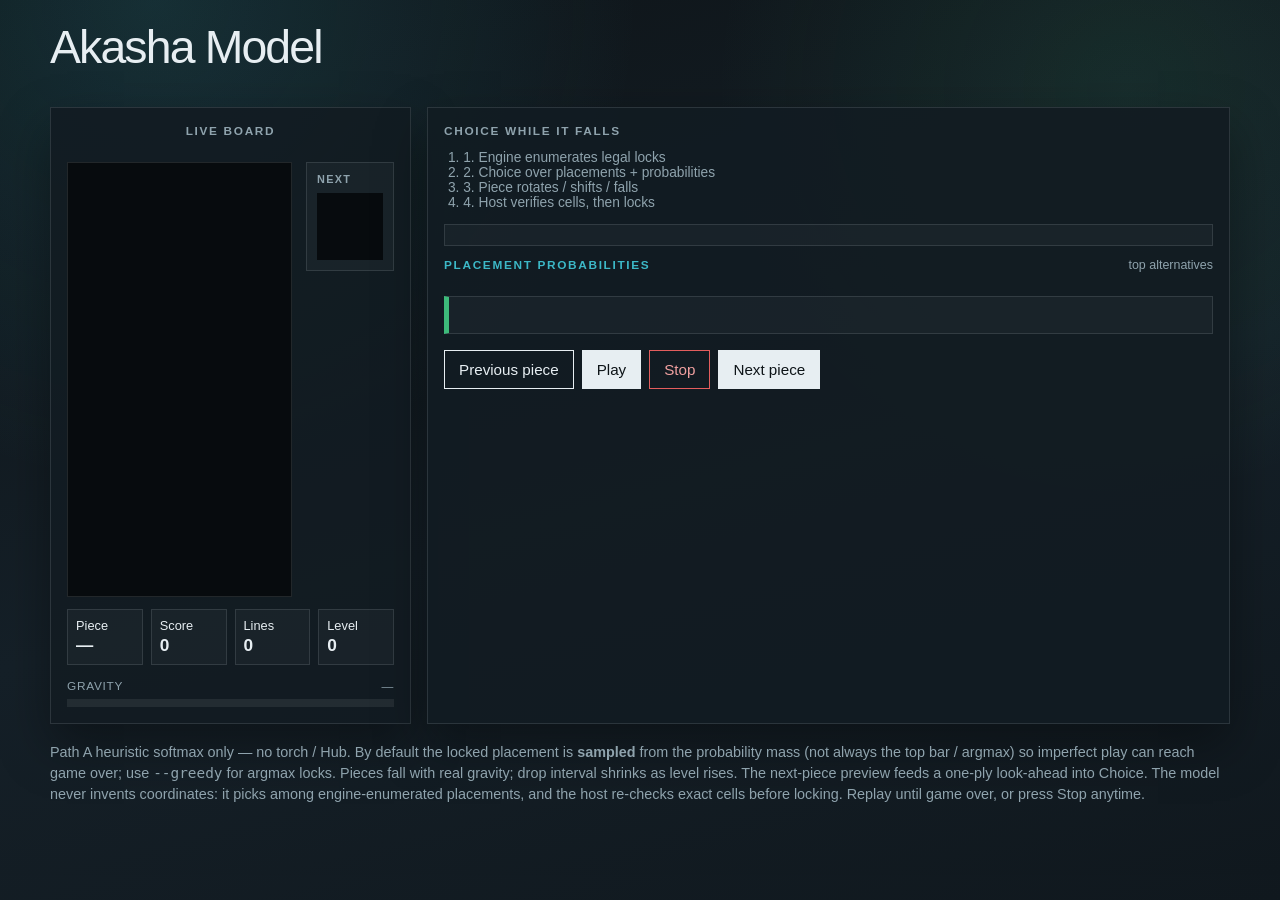
==== commit 2a0a5c43: "Clarify Tetris UI when sampled lock ≠ argmax Default play draws from the Choice softmax, so the lock" ====
--- a/examples/tetris/visual.html
+++ b/examples/tetris/visual.html
@@ -275,11 +275,35 @@
   padding: 4px 6px;
   margin: 0 -6px;
 }
+.bar-row.argmax:not(.selected) {
+  background: rgba(60, 184, 199, 0.06);
+  outline: 1px dashed rgba(60, 184, 199, 0.35);
+  padding: 4px 6px;
+  margin: 0 -6px;
+}
 .bar-label {
   font-family: "IBM Plex Mono", "SFMono-Regular", Consolas, monospace;
   font-size: 0.78rem;
   line-height: 1.25;
   color: var(--ink);
+  display: flex;
+  flex-wrap: wrap;
+  align-items: baseline;
+  gap: 6px;
+}
+.bar-tag {
+  font-family: "Avenir Next", Avenir, "Segoe UI", sans-serif;
+  font-size: 0.62rem;
+  letter-spacing: 0.08em;
+  text-transform: uppercase;
+  color: var(--ready);
+  border: 1px solid rgba(69, 201, 133, 0.45);
+  padding: 1px 5px;
+  white-space: nowrap;
+}
+.bar-tag.argmax {
+  color: var(--accent);
+  border-color: rgba(60, 184, 199, 0.45);
 }
 .track {
   height: 16px;
@@ -296,11 +320,27 @@
 .bar-row.selected .fill {
   background: linear-gradient(90deg, var(--ready), var(--ready-fill));
 }
+.bar-row.argmax:not(.selected) .fill {
+  background: linear-gradient(90deg, #2a9eab, var(--accent));
+}
 .pct {
   text-align: right;
   font-variant-numeric: tabular-nums;
   font-weight: 600;
   color: var(--ink);
+}
+.sample-note {
+  margin: 0 0 10px;
+  padding: 8px 10px;
+  border: 1px dashed rgba(60, 184, 199, 0.35);
+  background: rgba(60, 184, 199, 0.06);
+  color: var(--muted);
+  font-size: 0.82rem;
+  line-height: 1.35;
+}
+.sample-note strong {
+  color: var(--ink);
+  font-weight: 600;
 }
 .verdict {
   margin-top: 14px;
@@ -417,6 +457,7 @@
           <h3>Placement probabilities</h3>
           <span id="bars-caption">top alternatives</span>
         </div>
+        <p class="sample-note" id="sample-note" hidden></p>
         <div class="bars" id="bars" aria-label="Placement probabilities"></div>
         <div class="verdict" id="verdict" data-status="locked">
           <p class="status" id="verdict-status"></p>
@@ -432,7 +473,10 @@
       </section>
     </div>
     <p class="footnote">
-      Path A heuristic softmax only — no torch / Hub. Pieces fall with real
+      Path A heuristic softmax only — no torch / Hub. By default the locked
+      placement is <strong>sampled</strong> from the probability mass (not
+      always the top bar / argmax) so imperfect play can reach game over;
+      use <code>--greedy</code> for argmax locks. Pieces fall with real
       gravity; drop interval shrinks as level rises. The next-piece preview
       feeds a one-ply look-ahead into Choice. The model never invents
       coordinates: it picks among engine-enumerated placements, and the host
@@ -481,10 +525,12 @@
     "Bar labels are legal locks: piece, rotation (0/R/2/L), leftmost column.";
   const meta = document.getElementById("meta");
   const stop = DATA.stop_reason || (DATA.game_over ? "game_over" : "complete");
+  const lockMode = DATA.sample_locks === false ? "greedy locks" : "sampled locks";
   meta.replaceChildren(
     chip(`path ${DATA.path}`),
     chip(DATA.scorer || "heuristic"),
     chip(DATA.mode || "realtime"),
+    chip(lockMode),
     chip(`${DATA.steps.length} pieces`),
     chip(`seed ${DATA.seed}`),
     chip(`score ${DATA.final_score}`),
@@ -555,26 +601,67 @@
 function renderBars(step) {
   const choice = step.choice || {};
   const selected = choice.selected;
+  const argmax = choice.argmax || null;
+  const sampled = !!choice.sampled;
   const probs = choice.probabilities || {};
   barsEl.replaceChildren();
   const entries = Object.entries(probs);
   const caption = document.getElementById("bars-caption");
+  const sampleNote = document.getElementById("sample-note");
+  const differs = !!(sampled && selected && argmax && selected !== argmax);
   if (!entries.length) {
     caption.textContent = "no alternatives";
+    sampleNote.hidden = true;
+    sampleNote.textContent = "";
     const empty = document.createElement("p");
     empty.className = "reason";
     empty.textContent = "No Choice — fewer than two legal placements.";
     barsEl.appendChild(empty);
     return;
   }
-  caption.textContent = `${entries.length} of ${(step.candidates || []).length} legal locks`;
+  caption.textContent = differs
+    ? `${entries.length} of ${(step.candidates || []).length} · sampled ≠ argmax`
+    : `${entries.length} of ${(step.candidates || []).length} legal locks`;
+  if (differs) {
+    sampleNote.hidden = false;
+    sampleNote.innerHTML =
+      "<strong>Sampled ≠ argmax.</strong> Green = locked draw from the " +
+      "softmax; dashed cyan = highest probability (not locked). " +
+      "Default play samples; <code>--greedy</code> always locks argmax.";
+  } else if (sampled) {
+    sampleNote.hidden = false;
+    sampleNote.innerHTML =
+      "Locks are <strong>sampled</strong> from these probabilities " +
+      "(seeded). Highlight = locked draw; it may match argmax by chance.";
+  } else {
+    sampleNote.hidden = false;
+    sampleNote.innerHTML =
+      "Greedy mode: highlight is the <strong>argmax</strong> lock.";
+  }
   for (const [name, value] of entries) {
+    const isSelected = name === selected;
+    const isArgmax = name === argmax;
     const row = document.createElement("div");
-    row.className = "bar-row" + (name === selected ? " selected" : "");
+    row.className = "bar-row"
+      + (isSelected ? " selected" : "")
+      + (isArgmax ? " argmax" : "");
     const label = document.createElement("span");
     label.className = "bar-label";
-    label.textContent = name;
     label.title = name;
+    const nameEl = document.createElement("span");
+    nameEl.textContent = name;
+    label.appendChild(nameEl);
+    if (isSelected) {
+      const tag = document.createElement("span");
+      tag.className = "bar-tag";
+      tag.textContent = sampled && !isArgmax ? "locked (sampled)" : "locked";
+      label.appendChild(tag);
+    } else if (isArgmax && differs) {
+      const tag = document.createElement("span");
+      tag.className = "bar-tag argmax";
+      tag.textContent = "argmax";
+      label.appendChild(tag);
+    }
     const track = document.createElement("div");
     track.className = "track";
     const fill = document.createElement("div");
@@ -603,14 +690,21 @@
   document.getElementById("verdict-reason").textContent = host.reason || "";
   const kv = document.getElementById("verdict-kv");
   kv.replaceChildren();
+  const argmax = choice.argmax || null;
+  const sampledDiffers = !!(choice.sampled && selected && argmax && selected !== argmax);
   const rows = [
     ["piece #", String(step.index + 1)],
     ["active", step.piece || "—"],
     ["next", step.next_piece || "—"],
     ["candidates", String((step.candidates || []).length)],
     ["selected", selected || "—"],
-    ["argmax", choice.argmax && choice.argmax !== selected ? choice.argmax : "—"],
-    ["sampled", choice.sampled ? "yes" : "no"],
+    ["argmax", argmax || "—"],
+    [
+      "sampled",
+      choice.sampled
+        ? (sampledDiffers ? "yes · ≠ argmax" : "yes")
+        : "no (greedy)",
+    ],
     ["confidence", choice.confidence != null ? choice.confidence.toFixed(3) : "—"],
     ["verified", host.verified ? "yes" : "no"],
     ["level", String(step.level ?? 0)],
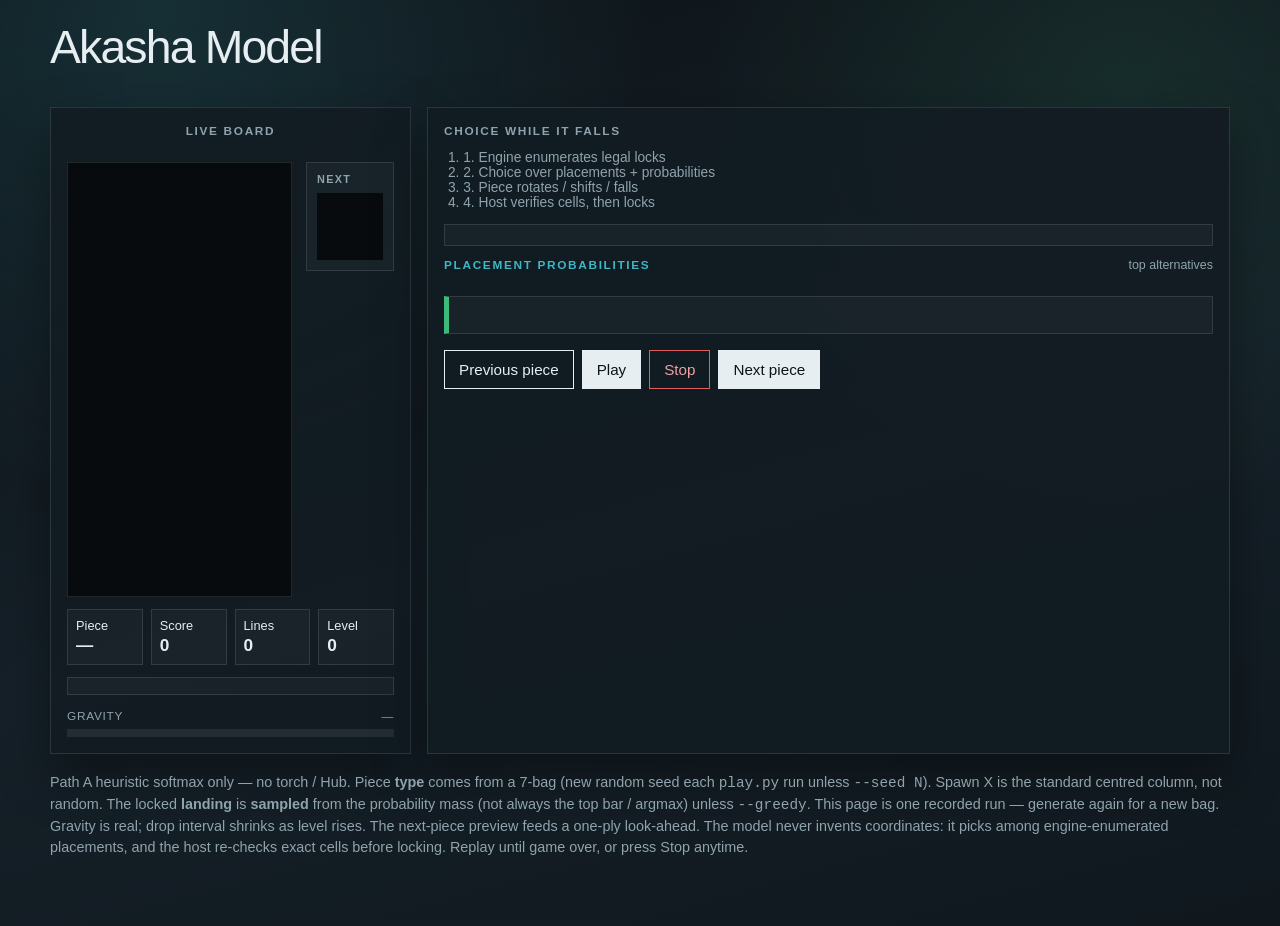
==== commit 51e84f04: "Give Tetris demo a fresh 7-bag seed each run Default play.py no longer uses seed 0, so type sequence" ====
--- a/examples/tetris/visual.html
+++ b/examples/tetris/visual.html
@@ -188,6 +188,16 @@
   margin-top: 2px;
   font-variant-numeric: tabular-nums;
 }
+.hud-line {
+  width: 100%;
+  margin: 0;
+  padding: 8px 10px;
+  border: 1px solid var(--line);
+  background: rgba(255,255,255,0.03);
+  color: var(--muted);
+  font-size: 0.78rem;
+  line-height: 1.4;
+}
 .tempo {
   width: 100%;
   margin-top: 2px;
@@ -434,6 +444,7 @@
           <div>Lines<strong id="stat-lines">0</strong></div>
           <div>Level<strong id="stat-level">0</strong></div>
         </div>
+        <p class="hud-line" id="rng-hud"></p>
         <div class="tempo" aria-label="Drop speed">
           <div class="tempo-label">
             <span>Gravity</span>
@@ -473,15 +484,17 @@
       </section>
     </div>
     <p class="footnote">
-      Path A heuristic softmax only — no torch / Hub. By default the locked
-      placement is <strong>sampled</strong> from the probability mass (not
-      always the top bar / argmax) so imperfect play can reach game over;
-      use <code>--greedy</code> for argmax locks. Pieces fall with real
-      gravity; drop interval shrinks as level rises. The next-piece preview
-      feeds a one-ply look-ahead into Choice. The model never invents
-      coordinates: it picks among engine-enumerated placements, and the host
-      re-checks exact cells before locking. Replay until game over, or press
-      Stop anytime.
+      Path A heuristic softmax only — no torch / Hub. Piece <strong>type</strong>
+      comes from a 7-bag (new random seed each <code>play.py</code> run unless
+      <code>--seed N</code>). Spawn X is the standard centred column, not
+      random. The locked <strong>landing</strong> is <strong>sampled</strong>
+      from the probability mass (not always the top bar / argmax) unless
+      <code>--greedy</code>. This page is one recorded run — generate again
+      for a new bag. Gravity is real; drop interval shrinks as level rises.
+      The next-piece preview feeds a one-ply look-ahead. The model never
+      invents coordinates: it picks among engine-enumerated placements, and
+      the host re-checks exact cells before locking. Replay until game over,
+      or press Stop anytime.
     </p>
   </div>
 <script>
@@ -526,17 +539,21 @@
   const meta = document.getElementById("meta");
   const stop = DATA.stop_reason || (DATA.game_over ? "game_over" : "complete");
   const lockMode = DATA.sample_locks === false ? "greedy locks" : "sampled locks";
+  const seedSrc = DATA.seed_source === "fixed" ? "fixed" : "this run";
   meta.replaceChildren(
     chip(`path ${DATA.path}`),
     chip(DATA.scorer || "heuristic"),
     chip(DATA.mode || "realtime"),
     chip(lockMode),
     chip(`${DATA.steps.length} pieces`),
-    chip(`seed ${DATA.seed}`),
+    chip(`seed ${DATA.seed} (${seedSrc})`),
     chip(`score ${DATA.final_score}`),
     chip(`level ${DATA.final_level ?? 0}`),
     chip(stop.replace("_", " ")),
   );
+  const hud = document.getElementById("rng-hud");
+  hud.textContent = DATA.rng_hud ||
+    "Type: 7-bag · spawn: standard column (not random X) · lock: softmax sample";
   boardEl.replaceChildren();
   for (let i = 0; i < 200; i++) {
     const cell = document.createElement("div");
@@ -631,8 +648,9 @@
   } else if (sampled) {
     sampleNote.hidden = false;
     sampleNote.innerHTML =
-      "Locks are <strong>sampled</strong> from these probabilities " +
-      "(seeded). Highlight = locked draw; it may match argmax by chance.";
+      "Locks are <strong>sampled</strong> from these probabilities. " +
+      "Highlight = locked draw; it may match argmax by chance. " +
+      "Piece types use this run's 7-bag seed, not a fixed demo sequence.";
   } else {
     sampleNote.hidden = false;
     sampleNote.innerHTML =
